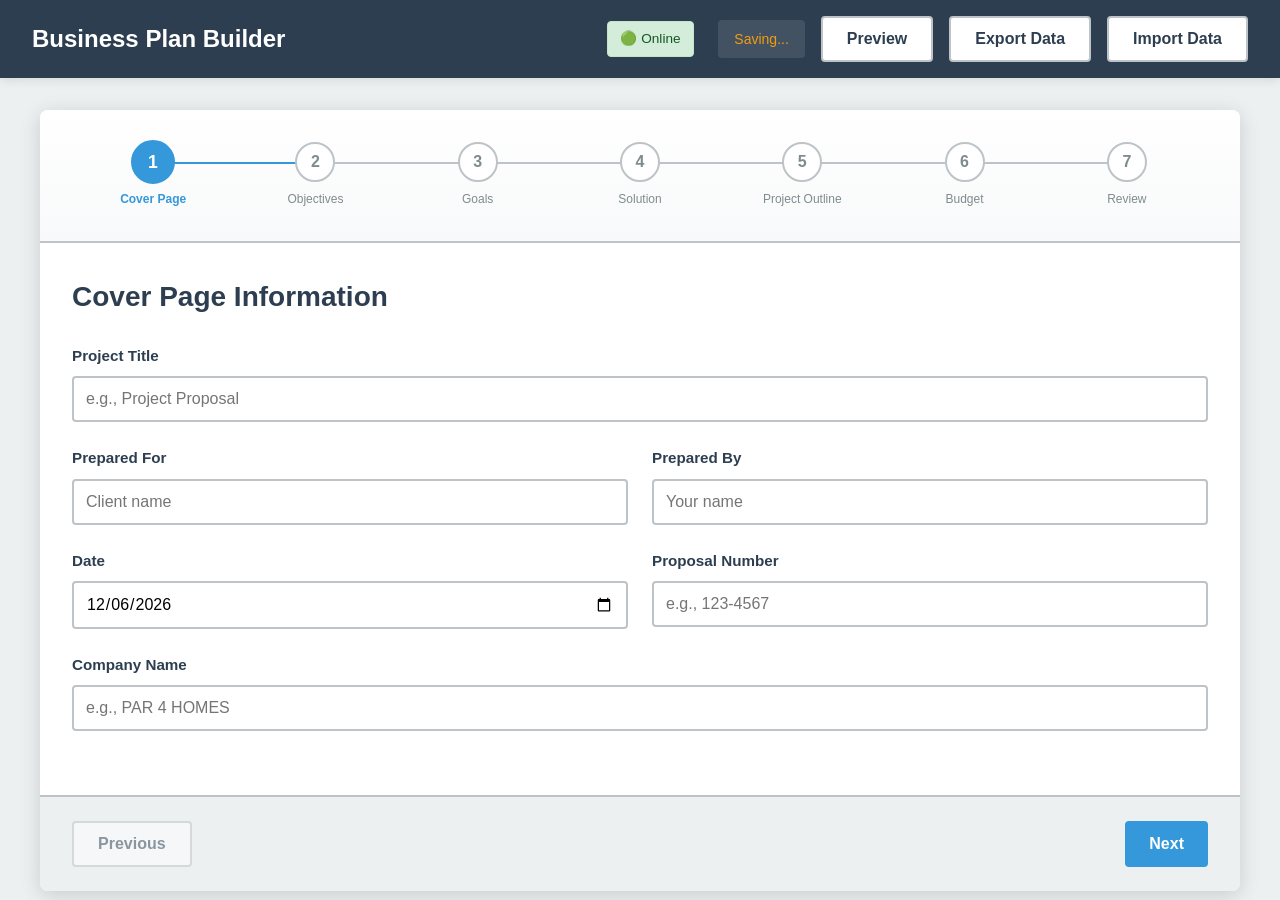
==== docs/index.html @ 3ae72a44 "Set up GitHub Pages deployment with full offline PWA capabilities - Created /docs folder with all ne" ====
<!DOCTYPE html>
<html lang="en">
<head>
    <meta charset="UTF-8">
    <meta name="viewport" content="width=device-width, initial-scale=1.0">
    <meta name="description" content="Professional Business Plan Builder - Offline First">
    <meta name="theme-color" content="#2c3e50">
    <title>Business Plan Builder</title>
    <link rel="manifest" href="manifest.json">
    <link rel="stylesheet" href="styles.css">
    <link rel="stylesheet" href="print.css" media="print">
</head>
<body>
    <div id="app">
        <!-- Editor Mode -->
        <div id="editor-mode" class="mode-container">
            <header class="app-header">
                <div class="header-content">
                    <h1>Business Plan Builder</h1>
                    <div class="header-actions">
                        <span id="online-status" class="online-status">🟢 Online</span>
                        <span id="save-status" class="save-status">All changes saved</span>
                        <button id="preview-btn" class="btn btn-secondary">Preview</button>
                        <button id="export-btn" class="btn btn-secondary">Export Data</button>
                        <button id="import-btn" class="btn btn-secondary">Import Data</button>
                        <input type="file" id="import-file" accept=".json" style="display: none;">
                    </div>
                </div>
            </header>

            <div class="wizard-container">
                <!-- Progress Steps -->
                <div class="progress-steps">
                    <div class="step active" data-step="1">
                        <div class="step-number">1</div>
                        <div class="step-label">Cover Page</div>
                    </div>
                    <div class="step" data-step="2">
                        <div class="step-number">2</div>
                        <div class="step-label">Objectives</div>
                    </div>
                    <div class="step" data-step="3">
                        <div class="step-number">3</div>
                        <div class="step-label">Goals</div>
                    </div>
                    <div class="step" data-step="4">
                        <div class="step-number">4</div>
                        <div class="step-label">Solution</div>
                    </div>
                    <div class="step" data-step="5">
                        <div class="step-number">5</div>
                        <div class="step-label">Project Outline</div>
                    </div>
                    <div class="step" data-step="6">
                        <div class="step-number">6</div>
                        <div class="step-label">Budget</div>
                    </div>
                    <div class="step" data-step="7">
                        <div class="step-number">7</div>
                        <div class="step-label">Review</div>
                    </div>
                </div>

                <!-- Wizard Content -->
                <div class="wizard-content">
                    <!-- Step 1: Cover Page -->
                    <div class="wizard-step active" data-step="1">
                        <h2>Cover Page Information</h2>
                        <div class="form-section">
                            <div class="form-group">
                                <label for="projectTitle">Project Title</label>
                                <input type="text" id="projectTitle" class="form-input" placeholder="e.g., Project Proposal">
                            </div>
                            <div class="form-row">
                                <div class="form-group">
                                    <label for="preparedFor">Prepared For</label>
                                    <input type="text" id="preparedFor" class="form-input" placeholder="Client name">
                                </div>
                                <div class="form-group">
                                    <label for="preparedBy">Prepared By</label>
                                    <input type="text" id="preparedBy" class="form-input" placeholder="Your name">
                                </div>
                            </div>
                            <div class="form-row">
                                <div class="form-group">
                                    <label for="proposalDate">Date</label>
                                    <input type="date" id="proposalDate" class="form-input">
                                </div>
                                <div class="form-group">
                                    <label for="proposalNumber">Proposal Number</label>
                                    <input type="text" id="proposalNumber" class="form-input" placeholder="e.g., 123-4567">
                                </div>
                            </div>
                            <div class="form-group">
                                <label for="companyName">Company Name</label>
                                <input type="text" id="companyName" class="form-input" placeholder="e.g., PAR 4 HOMES">
                            </div>
                        </div>
                    </div>

                    <!-- Step 2: Objectives -->
                    <div class="wizard-step" data-step="2">
                        <h2>Objectives</h2>
                        <div class="form-section">
                            <div class="form-group">
                                <label for="objective">Primary Objective</label>
                                <p class="help-text">Describe the main goal of this project in 2-3 sentences.</p>
                                <textarea id="objective" class="form-textarea" rows="5"
                                    placeholder="To develop a premium residential community that maximizes return on investment..."></textarea>
                            </div>
                            <div class="form-group">
                                <label for="financialObjective">Financial Objective</label>
                                <p class="help-text">State the specific financial goal (ROI, revenue target, timeline).</p>
                                <textarea id="financialObjective" class="form-textarea" rows="3"
                                    placeholder="Generate a minimum 40% ROI within 5-6 years..."></textarea>
                            </div>
                        </div>
                    </div>

                    <!-- Step 3: Goals -->
                    <div class="wizard-step" data-step="3">
                        <h2>Goals</h2>
                        <div class="form-section">
                            <div class="form-group">
                                <label for="shortTermGoals">Short-term Goals (1-2 years)</label>
                                <p class="help-text">Enter each goal on a new line. They will appear as bullet points.</p>
                                <textarea id="shortTermGoals" class="form-textarea bullet-list" rows="8"
                                    placeholder="Establish partnerships with 3-4 local builders&#10;Complete all necessary engineering and permitting&#10;Pre-sell 20% of total lots"></textarea>
                            </div>
                            <div class="form-group">
                                <label for="mediumTermGoals">Medium-term Goals (Years 2-3)</label>
                                <textarea id="mediumTermGoals" class="form-textarea bullet-list" rows="8"
                                    placeholder="Sell minimum 70% of Phase 1 lots&#10;Complete Phase 2 infrastructure&#10;Maintain consistent absorption rate"></textarea>
                            </div>
                            <div class="form-group">
                                <label for="longTermGoals">Long-term Goals (Years 3-5)</label>
                                <textarea id="longTermGoals" class="form-textarea bullet-list" rows="8"
                                    placeholder="Complete all infrastructure for Phase 3&#10;Sell remaining lots by end of year 5&#10;Achieve minimum ROI for all stakeholders"></textarea>
                            </div>
                        </div>
                    </div>

                    <!-- Step 4: Solution -->
                    <div class="wizard-step" data-step="4">
                        <h2>Solution & Development Strategy</h2>
                        <div class="form-section">
                            <div class="form-group">
                                <label for="developmentStrategy">Development Strategy Overview</label>
                                <p class="help-text">Describe the overall approach and strategy.</p>
                                <textarea id="developmentStrategy" class="form-textarea" rows="5"
                                    placeholder="Comprehensive solution to meet housing needs across multiple market segments..."></textarea>
                            </div>

                            <h3>Development Phases</h3>
                            <div id="phases-container">
                                <!-- Phases will be added dynamically -->
                            </div>
                            <button type="button" id="add-phase-btn" class="btn btn-secondary">+ Add Phase</button>

                            <div class="form-group">
                                <label for="riskMitigation">Risk Mitigation</label>
                                <p class="help-text">Enter each risk mitigation strategy on a new line.</p>
                                <textarea id="riskMitigation" class="form-textarea bullet-list" rows="6"
                                    placeholder="Infrastructure investment tied to sales performance&#10;Each phase begins after 70% sales in previous phase"></textarea>
                            </div>

                            <div class="form-group">
                                <label for="marketDifferentiation">Market Differentiation</label>
                                <p class="help-text">Enter each unique amenity or competitive advantage on a new line.</p>
                                <textarea id="marketDifferentiation" class="form-textarea bullet-list" rows="6"
                                    placeholder="Golf course views from majority of lots&#10;Proximity to amenities&#10;High elevation with no flooding concerns"></textarea>
                            </div>
                        </div>
                    </div>

                    <!-- Step 5: Project Outline -->
                    <div class="wizard-step" data-step="5">
                        <h2>Project Outline</h2>
                        <div class="form-section">
                            <h3>Property Details</h3>
                            <div class="form-group">
                                <label for="propertyLocation">Location</label>
                                <input type="text" id="propertyLocation" class="form-input"
                                    placeholder="e.g., Behind Eastview Elementary School, Thurston, Daviess County Kentucky">
                            </div>
                            <div class="form-row">
                                <div class="form-group">
                                    <label for="propertySize">Property Size (acres)</label>
                                    <input type="number" id="propertySize" class="form-input" placeholder="100" step="0.1">
                                </div>
                                <div class="form-group">
                                    <label for="totalLots">Total Buildable Lots</label>
                                    <input type="number" id="totalLots" class="form-input" placeholder="81">
                                </div>
                            </div>
                            <div class="form-group">
                                <label for="currentStatus">Current Status</label>
                                <input type="text" id="currentStatus" class="form-input"
                                    placeholder="e.g., Undeveloped with approved residential zoning">
                            </div>
                            <div class="form-group">
                                <label for="acquisitionCost">Acquisition Cost ($)</label>
                                <input type="number" id="acquisitionCost" class="form-input" placeholder="1300000" step="1000">
                            </div>
                        </div>
                    </div>

                    <!-- Step 6: Budget -->
                    <div class="wizard-step" data-step="6">
                        <h2>Budget & Financial Projections</h2>
                        <div class="form-section">
                            <h3>Capital Requirements</h3>
                            <div class="form-group">
                                <label for="landAcquisition">Land Acquisition ($)</label>
                                <input type="number" id="landAcquisition" class="form-input calc-input" placeholder="1300000" step="1000">
                            </div>
                            <div class="form-group">
                                <label for="infrastructureDev">Infrastructure Development ($)</label>
                                <input type="number" id="infrastructureDev" class="form-input calc-input" placeholder="3000000" step="1000">
                            </div>

                            <h3>Investment Structure</h3>
                            <div class="form-row">
                                <div class="form-group">
                                    <label for="numberOfInvestors">Number of Investors</label>
                                    <input type="number" id="numberOfInvestors" class="form-input calc-input" placeholder="5" min="1">
                                </div>
                                <div class="form-group">
                                    <label for="investmentPerInvestor">Investment per Investor ($)</label>
                                    <input type="number" id="investmentPerInvestor" class="form-input" placeholder="860000" readonly>
                                </div>
                            </div>

                            <h3>Projected Revenues</h3>
                            <div class="form-group">
                                <label for="totalLotSales">Total Lot Sales Revenue ($)</label>
                                <input type="number" id="totalLotSales" class="form-input calc-input" placeholder="7865000" step="1000">
                            </div>
                            <div class="calculated-results">
                                <div class="calc-result">
                                    <span>Gross Profit:</span>
                                    <span id="grossProfit">$0</span>
                                </div>
                                <div class="calc-result">
                                    <span>ROI:</span>
                                    <span id="roi">0%</span>
                                </div>
                                <div class="calc-result">
                                    <span>Gross Profit per Investor:</span>
                                    <span id="grossProfitPerInvestor">$0</span>
                                </div>
                            </div>

                            <h3>Operating Expenses (Annual)</h3>
                            <div class="form-group">
                                <label for="marketingExpenses">Marketing & Advertising ($/year)</label>
                                <input type="number" id="marketingExpenses" class="form-input calc-input" placeholder="10000" step="1000">
                            </div>
                            <div class="form-group">
                                <label for="propertyTaxes">Property Taxes ($/year)</label>
                                <input type="number" id="propertyTaxes" class="form-input calc-input" placeholder="15000" step="1000">
                            </div>
                            <div class="form-group">
                                <label for="salesCommission">Sales Commission (%)</label>
                                <input type="number" id="salesCommission" class="form-input calc-input" placeholder="5" step="0.1" min="0" max="100">
                            </div>
                            <div class="form-group">
                                <label for="legalAccounting">Legal & Accounting Fees ($/year)</label>
                                <input type="number" id="legalAccounting" class="form-input calc-input" placeholder="10000" step="1000">
                            </div>
                            <div class="form-group">
                                <label for="maintenanceExpenses">Maintenance ($/year)</label>
                                <input type="number" id="maintenanceExpenses" class="form-input calc-input" placeholder="15000" step="1000">
                            </div>
                            <div class="form-group">
                                <label for="projectYears">Project Duration (years)</label>
                                <input type="number" id="projectYears" class="form-input calc-input" placeholder="5" min="1">
                            </div>

                            <div class="calculated-results">
                                <div class="calc-result">
                                    <span>Total Sales Commission:</span>
                                    <span id="totalCommission">$0</span>
                                </div>
                                <div class="calc-result">
                                    <span>Total Operating Expenses:</span>
                                    <span id="totalOperating">$0</span>
                                </div>
                                <div class="calc-result highlight">
                                    <span>Net Profit After Expenses:</span>
                                    <span id="netProfit">$0</span>
                                </div>
                                <div class="calc-result highlight">
                                    <span>Net Profit per Investor:</span>
                                    <span id="netProfitPerInvestor">$0</span>
                                </div>
                                <div class="calc-result highlight">
                                    <span>Net ROI per Investor:</span>
                                    <span id="netRoi">0%</span>
                                </div>
                            </div>
                        </div>
                    </div>

                    <!-- Step 7: Review -->
                    <div class="wizard-step" data-step="7">
                        <h2>Review & Export</h2>
                        <div class="form-section">
                            <p class="help-text">Review your business plan below. You can print it directly or save it as a PDF from your browser's print dialog.</p>
                            <div class="action-buttons">
                                <button id="print-btn" class="btn btn-primary btn-large">Print Business Plan</button>
                                <button id="edit-mode-btn" class="btn btn-secondary">Continue Editing</button>
                            </div>
                            <div class="preview-notice">
                                <p><strong>Preview mode:</strong> Click "Print Business Plan" to see the final formatted output. Your browser's print dialog will open where you can save as PDF or print directly.</p>
                            </div>
                        </div>
                    </div>
                </div>

                <!-- Navigation -->
                <div class="wizard-nav">
                    <button id="prev-btn" class="btn btn-secondary" disabled>Previous</button>
                    <button id="next-btn" class="btn btn-primary">Next</button>
                </div>
            </div>
        </div>

        <!-- Print Preview Mode -->
        <div id="preview-mode" class="mode-container" style="display: none;">
            <div class="preview-header">
                <button id="back-to-edit-btn" class="btn btn-secondary">Back to Editor</button>
                <button id="print-preview-btn" class="btn btn-primary">Print</button>
            </div>
            <div id="print-content" class="print-preview">
                <!-- Content will be generated here -->
            </div>
        </div>
    </div>

    <script src="app.js"></script>
</body>
</html>
---- docs/styles.css ----
/* ===============================================
   Business Plan Builder - Main Styles
   =============================================== */

:root {
    --primary-color: #2c3e50;
    --secondary-color: #3498db;
    --success-color: #27ae60;
    --warning-color: #f39c12;
    --danger-color: #e74c3c;
    --light-bg: #ecf0f1;
    --white: #ffffff;
    --text-dark: #2c3e50;
    --text-light: #7f8c8d;
    --border-color: #bdc3c7;
    --shadow: 0 2px 10px rgba(0, 0, 0, 0.1);
    --shadow-lg: 0 4px 20px rgba(0, 0, 0, 0.15);
}

* {
    margin: 0;
    padding: 0;
    box-sizing: border-box;
}

body {
    font-family: -apple-system, BlinkMacSystemFont, "Segoe UI", Roboto, "Helvetica Neue", Arial, sans-serif;
    line-height: 1.6;
    color: var(--text-dark);
    background-color: var(--light-bg);
}

/* ===============================================
   App Container
   =============================================== */

#app {
    min-height: 100vh;
}

.mode-container {
    min-height: 100vh;
}

/* ===============================================
   Header
   =============================================== */

.app-header {
    background: var(--primary-color);
    color: var(--white);
    padding: 1rem 2rem;
    box-shadow: var(--shadow);
    position: sticky;
    top: 0;
    z-index: 100;
}

.header-content {
    max-width: 1400px;
    margin: 0 auto;
    display: flex;
    justify-content: space-between;
    align-items: center;
    flex-wrap: wrap;
    gap: 1rem;
}

.app-header h1 {
    font-size: 1.5rem;
    font-weight: 600;
}

.header-actions {
    display: flex;
    align-items: center;
    gap: 1rem;
    flex-wrap: wrap;
}

.save-status {
    font-size: 0.875rem;
    color: var(--success-color);
    padding: 0.5rem 1rem;
    background: rgba(255, 255, 255, 0.1);
    border-radius: 4px;
}

.save-status.saving {
    color: var(--warning-color);
}

/* ===============================================
   Wizard Container
   =============================================== */

.wizard-container {
    max-width: 1200px;
    margin: 2rem auto;
    background: var(--white);
    border-radius: 8px;
    box-shadow: var(--shadow-lg);
    overflow: hidden;
}

/* ===============================================
   Progress Steps
   =============================================== */

.progress-steps {
    display: flex;
    justify-content: space-between;
    padding: 2rem;
    background: linear-gradient(to bottom, #ffffff 0%, #f8f9fa 100%);
    border-bottom: 2px solid var(--border-color);
    overflow-x: auto;
}

.step {
    display: flex;
    flex-direction: column;
    align-items: center;
    position: relative;
    flex: 1;
    min-width: 100px;
    cursor: pointer;
    transition: all 0.3s ease;
}

.step:not(:last-child)::after {
    content: '';
    position: absolute;
    top: 20px;
    left: 50%;
    width: 100%;
    height: 2px;
    background: var(--border-color);
    z-index: 0;
}

.step.active:not(:last-child)::after,
.step.completed:not(:last-child)::after {
    background: var(--secondary-color);
}

.step-number {
    width: 40px;
    height: 40px;
    border-radius: 50%;
    background: var(--white);
    border: 2px solid var(--border-color);
    display: flex;
    align-items: center;
    justify-content: center;
    font-weight: 600;
    color: var(--text-light);
    margin-bottom: 0.5rem;
    position: relative;
    z-index: 1;
    transition: all 0.3s ease;
}

.step.active .step-number {
    background: var(--secondary-color);
    border-color: var(--secondary-color);
    color: var(--white);
    transform: scale(1.1);
}

.step.completed .step-number {
    background: var(--success-color);
    border-color: var(--success-color);
    color: var(--white);
}

.step.completed .step-number::before {
    content: '✓';
}

.step-label {
    font-size: 0.75rem;
    color: var(--text-light);
    text-align: center;
    font-weight: 500;
}

.step.active .step-label {
    color: var(--secondary-color);
    font-weight: 600;
}

/* ===============================================
   Wizard Content
   =============================================== */

.wizard-content {
    padding: 2rem;
    min-height: 500px;
}

.wizard-step {
    display: none;
    animation: fadeIn 0.3s ease;
}

.wizard-step.active {
    display: block;
}

@keyframes fadeIn {
    from {
        opacity: 0;
        transform: translateY(10px);
    }
    to {
        opacity: 1;
        transform: translateY(0);
    }
}

.wizard-step h2 {
    color: var(--primary-color);
    margin-bottom: 1.5rem;
    font-size: 1.75rem;
}

.wizard-step h3 {
    color: var(--primary-color);
    margin-top: 2rem;
    margin-bottom: 1rem;
    font-size: 1.25rem;
}

/* ===============================================
   Form Elements
   =============================================== */

.form-section {
    margin-bottom: 2rem;
}

.form-group {
    margin-bottom: 1.5rem;
}

.form-row {
    display: grid;
    grid-template-columns: 1fr 1fr;
    gap: 1.5rem;
}

label {
    display: block;
    font-weight: 600;
    color: var(--primary-color);
    margin-bottom: 0.5rem;
    font-size: 0.95rem;
}

.help-text {
    font-size: 0.875rem;
    color: var(--text-light);
    margin-bottom: 0.5rem;
    font-style: italic;
}

.form-input,
.form-textarea {
    width: 100%;
    padding: 0.75rem;
    border: 2px solid var(--border-color);
    border-radius: 4px;
    font-size: 1rem;
    font-family: inherit;
    transition: border-color 0.3s ease, box-shadow 0.3s ease;
}

.form-input:focus,
.form-textarea:focus {
    outline: none;
    border-color: var(--secondary-color);
    box-shadow: 0 0 0 3px rgba(52, 152, 219, 0.1);
}

.form-textarea {
    resize: vertical;
    line-height: 1.6;
}

.form-input[readonly] {
    background-color: var(--light-bg);
    cursor: not-allowed;
}

/* ===============================================
   Buttons
   =============================================== */

.btn {
    padding: 0.75rem 1.5rem;
    border: none;
    border-radius: 4px;
    font-size: 1rem;
    font-weight: 600;
    cursor: pointer;
    transition: all 0.3s ease;
    font-family: inherit;
}

.btn:disabled {
    opacity: 0.5;
    cursor: not-allowed;
}

.btn-primary {
    background: var(--secondary-color);
    color: var(--white);
}

.btn-primary:hover:not(:disabled) {
    background: #2980b9;
    transform: translateY(-1px);
    box-shadow: var(--shadow);
}

.btn-secondary {
    background: var(--white);
    color: var(--primary-color);
    border: 2px solid var(--border-color);
}

.btn-secondary:hover:not(:disabled) {
    border-color: var(--secondary-color);
    color: var(--secondary-color);
    transform: translateY(-1px);
}

.btn-large {
    padding: 1rem 2rem;
    font-size: 1.125rem;
}

/* ===============================================
   Wizard Navigation
   =============================================== */

.wizard-nav {
    display: flex;
    justify-content: space-between;
    padding: 1.5rem 2rem;
    background: var(--light-bg);
    border-top: 2px solid var(--border-color);
}

/* ===============================================
   Phase Management
   =============================================== */

#phases-container {
    margin-bottom: 1.5rem;
}

.phase-item {
    background: #f8f9fa;
    border: 2px solid var(--border-color);
    border-radius: 8px;
    padding: 1.5rem;
    margin-bottom: 1rem;
    position: relative;
}

.phase-header {
    display: flex;
    justify-content: space-between;
    align-items: center;
    margin-bottom: 1rem;
}

.phase-title {
    font-weight: 600;
    color: var(--primary-color);
    font-size: 1.1rem;
}

.remove-phase-btn {
    background: var(--danger-color);
    color: var(--white);
    border: none;
    padding: 0.5rem 1rem;
    border-radius: 4px;
    cursor: pointer;
    font-size: 0.875rem;
    transition: all 0.3s ease;
}

.remove-phase-btn:hover {
    background: #c0392b;
}

/* ===============================================
   Calculated Results
   =============================================== */

.calculated-results {
    background: linear-gradient(135deg, #667eea 0%, #764ba2 100%);
    color: var(--white);
    padding: 2rem;
    border-radius: 8px;
    margin-top: 2rem;
}

.calc-result {
    display: flex;
    justify-content: space-between;
    align-items: center;
    padding: 0.75rem 0;
    border-bottom: 1px solid rgba(255, 255, 255, 0.2);
}

.calc-result:last-child {
    border-bottom: none;
}

.calc-result span:first-child {
    font-weight: 500;
}

.calc-result span:last-child {
    font-weight: 700;
    font-size: 1.25rem;
}

.calc-result.highlight {
    background: rgba(255, 255, 255, 0.1);
    margin: 0 -1rem;
    padding: 1rem;
    border-radius: 4px;
}

/* ===============================================
   Preview Mode
   =============================================== */

.preview-header {
    background: var(--primary-color);
    color: var(--white);
    padding: 1rem 2rem;
    display: flex;
    justify-content: space-between;
    align-items: center;
    position: sticky;
    top: 0;
    z-index: 100;
    box-shadow: var(--shadow);
}

.print-preview {
    max-width: 8.5in;
    margin: 2rem auto;
    background: var(--white);
    padding: 1in;
    box-shadow: var(--shadow-lg);
    min-height: 11in;
}

/* ===============================================
   Action Buttons & Notices
   =============================================== */

.action-buttons {
    display: flex;
    gap: 1rem;
    margin-bottom: 2rem;
    flex-wrap: wrap;
}

.preview-notice {
    background: #e8f4f8;
    border-left: 4px solid var(--secondary-color);
    padding: 1rem;
    margin-top: 2rem;
    border-radius: 4px;
}

.preview-notice p {
    margin: 0;
    color: var(--text-dark);
}

/* ===============================================
   Responsive Design
   =============================================== */

@media (max-width: 768px) {
    .header-content {
        flex-direction: column;
        align-items: flex-start;
    }

    .app-header h1 {
        font-size: 1.25rem;
    }

    .progress-steps {
        padding: 1rem;
    }

    .step-label {
        font-size: 0.65rem;
    }

    .step-number {
        width: 32px;
        height: 32px;
        font-size: 0.875rem;
    }

    .wizard-content {
        padding: 1rem;
    }

    .form-row {
        grid-template-columns: 1fr;
    }

    .wizard-nav {
        padding: 1rem;
    }

    .print-preview {
        padding: 0.5in;
        margin: 1rem;
    }

    .action-buttons {
        flex-direction: column;
    }

    .btn-large {
        width: 100%;
    }
}

@media (max-width: 480px) {
    .header-actions {
        width: 100%;
    }

    .save-status {
        order: -1;
        width: 100%;
        text-align: center;
    }
}

/* ===============================================
   Print Styles (in editor view)
   =============================================== */

@media print {
    .app-header,
    .progress-steps,
    .wizard-nav,
    .preview-header {
        display: none !important;
    }

    .wizard-content {
        display: none !important;
    }

    #preview-mode {
        display: block !important;
    }

    .print-preview {
        margin: 0;
        padding: 0;
        box-shadow: none;
    }
}

/* ===============================================
   PWA Features - Install Banner, Update Banner, Online Status
   =============================================== */

/* Online Status Indicator */
.online-status {
    display: inline-flex;
    align-items: center;
    padding: 0.4rem 0.8rem;
    border-radius: 4px;
    font-size: 0.85rem;
    font-weight: 500;
    margin-right: 0.5rem;
    transition: all 0.3s ease;
}

.online-status.online {
    background-color: #d4edda;
    color: #155724;
    border: 1px solid #c3e6cb;
}

.online-status.offline {
    background-color: #f8d7da;
    color: #721c24;
    border: 1px solid #f5c6cb;
    animation: pulse 2s infinite;
}

@keyframes pulse {
    0%, 100% {
        opacity: 1;
    }
    50% {
        opacity: 0.7;
    }
}

/* Install Banner */
.install-banner {
    position: fixed;
    top: 0;
    left: 0;
    right: 0;
    background: linear-gradient(135deg, #667eea 0%, #764ba2 100%);
    color: white;
    padding: 1rem;
    box-shadow: 0 4px 6px rgba(0, 0, 0, 0.1);
    z-index: 10000;
    animation: slideDown 0.3s ease-out;
}

@keyframes slideDown {
    from {
        transform: translateY(-100%);
    }
    to {
        transform: translateY(0);
    }
}

.install-content {
    max-width: 1200px;
    margin: 0 auto;
    display: flex;
    align-items: center;
    justify-content: space-between;
    gap: 1rem;
}

.install-actions {
    display: flex;
    gap: 0.5rem;
}

.btn-small {
    padding: 0.4rem 1rem;
    font-size: 0.9rem;
}

.btn-text {
    background: transparent;
    color: white;
    border: 1px solid rgba(255, 255, 255, 0.5);
}

.btn-text:hover {
    background: rgba(255, 255, 255, 0.1);
    border-color: white;
}

/* Update Banner */
.update-banner {
    position: fixed;
    bottom: 20px;
    right: 20px;
    background: linear-gradient(135deg, #f093fb 0%, #f5576c 100%);
    color: white;
    padding: 1rem 1.5rem;
    border-radius: 8px;
    box-shadow: 0 4px 12px rgba(0, 0, 0, 0.15);
    z-index: 10000;
    animation: slideUp 0.3s ease-out;
}

@keyframes slideUp {
    from {
        transform: translateY(100%);
        opacity: 0;
    }
    to {
        transform: translateY(0);
        opacity: 1;
    }
}

.update-content {
    display: flex;
    align-items: center;
    gap: 1rem;
}

/* Responsive PWA Elements */
@media (max-width: 768px) {
    .install-content {
        flex-direction: column;
        text-align: center;
    }

    .install-actions {
        width: 100%;
        justify-content: center;
    }

    .update-banner {
        left: 20px;
        right: 20px;
        bottom: 10px;
    }

    .online-status {
        font-size: 0.75rem;
        padding: 0.3rem 0.6rem;
    }
}
---- docs/print.css ----
/* ===============================================
   Business Plan Builder - Print Styles
   Professional output for investors
   =============================================== */

@media print {
    * {
        -webkit-print-color-adjust: exact !important;
        print-color-adjust: exact !important;
    }

    body {
        background: white;
        margin: 0;
        padding: 0;
    }

    /* Hide all UI elements */
    .app-header,
    .progress-steps,
    .wizard-nav,
    .preview-header,
    .action-buttons,
    .preview-notice,
    #editor-mode {
        display: none !important;
    }

    /* Show only print content */
    #preview-mode {
        display: block !important;
    }

    .print-preview {
        max-width: 100%;
        margin: 0;
        padding: 0;
        box-shadow: none;
    }

    /* Page breaks */
    .print-section {
        page-break-after: auto;
        page-break-inside: avoid;
    }

    .print-page-break {
        page-break-before: always;
    }

    h1, h2, h3 {
        page-break-after: avoid;
    }

    /* Typography */
    body {
        font-family: 'Georgia', 'Times New Roman', serif;
        font-size: 11pt;
        line-height: 1.6;
        color: #000;
    }

    h1 {
        font-size: 24pt;
        margin-bottom: 0.5em;
    }

    h2 {
        font-size: 18pt;
        margin-top: 1.5em;
        margin-bottom: 0.5em;
        color: #2c3e50;
    }

    h3 {
        font-size: 14pt;
        margin-top: 1em;
        margin-bottom: 0.5em;
        color: #34495e;
    }

    p {
        margin-bottom: 0.5em;
    }

    /* Cover Page */
    .print-cover {
        text-align: center;
        padding: 3in 1in;
        page-break-after: always;
    }

    .print-cover h1 {
        font-size: 32pt;
        margin-bottom: 2em;
        text-transform: uppercase;
        letter-spacing: 2px;
    }

    .print-cover .company-name {
        font-size: 28pt;
        font-weight: bold;
        margin: 2em 0;
        color: #2c3e50;
        text-transform: uppercase;
        letter-spacing: 3px;
    }

    .print-cover .cover-meta {
        margin-top: 3em;
        font-size: 12pt;
        line-height: 2;
    }

    .print-cover .cover-meta-row {
        display: flex;
        justify-content: space-between;
        margin-bottom: 0.5em;
    }

    .print-cover .cover-meta strong {
        font-weight: 600;
    }

    /* Content Sections */
    .print-content {
        padding: 0.75in 1in;
    }

    .print-section {
        margin-bottom: 2em;
    }

    .print-section h2 {
        border-bottom: 2px solid #2c3e50;
        padding-bottom: 0.25em;
        margin-bottom: 1em;
    }

    /* Objectives */
    .print-objective {
        background: #f8f9fa;
        padding: 1em;
        margin-bottom: 1em;
        border-left: 4px solid #3498db;
    }

    .print-financial-objective {
        background: #e8f4f8;
        padding: 1em;
        margin-bottom: 1em;
        border-left: 4px solid #27ae60;
        font-weight: 600;
    }

    /* Lists */
    .print-list {
        margin-left: 1.5em;
        margin-bottom: 1em;
    }

    .print-list li {
        margin-bottom: 0.5em;
        padding-left: 0.5em;
    }

    /* Goals Sections */
    .print-goals-section {
        margin-bottom: 1.5em;
    }

    .print-goals-section h3 {
        color: #2c3e50;
        font-weight: 600;
    }

    /* Phases */
    .print-phase {
        background: #f8f9fa;
        border: 1px solid #ddd;
        padding: 1em;
        margin-bottom: 1em;
        page-break-inside: avoid;
    }

    .print-phase h4 {
        font-size: 12pt;
        color: #2c3e50;
        margin-bottom: 0.5em;
        font-weight: 600;
    }

    /* Budget Tables */
    .print-budget-table {
        width: 100%;
        border-collapse: collapse;
        margin-bottom: 1.5em;
        page-break-inside: avoid;
    }

    .print-budget-table th,
    .print-budget-table td {
        padding: 0.5em;
        text-align: left;
        border-bottom: 1px solid #ddd;
    }

    .print-budget-table th {
        background: #2c3e50;
        color: white;
        font-weight: 600;
    }

    .print-budget-table tr:last-child td {
        border-bottom: 2px solid #2c3e50;
    }

    .print-budget-table .amount {
        text-align: right;
        font-family: 'Courier New', monospace;
    }

    /* Financial Summary Box */
    .print-financial-summary {
        background: linear-gradient(135deg, #667eea 0%, #764ba2 100%);
        color: white;
        padding: 1.5em;
        margin: 1.5em 0;
        page-break-inside: avoid;
    }

    .print-financial-summary h3 {
        color: white;
        margin-top: 0;
        border-bottom: 2px solid rgba(255, 255, 255, 0.3);
        padding-bottom: 0.5em;
    }

    .print-financial-row {
        display: flex;
        justify-content: space-between;
        padding: 0.5em 0;
        border-bottom: 1px solid rgba(255, 255, 255, 0.2);
    }

    .print-financial-row:last-child {
        border-bottom: none;
    }

    .print-financial-row.highlight {
        font-weight: 700;
        font-size: 12pt;
        background: rgba(255, 255, 255, 0.1);
        padding: 0.75em;
        margin: 0.5em -0.5em;
    }

    .print-financial-row .label {
        font-weight: 500;
    }

    .print-financial-row .value {
        font-weight: 700;
        font-family: 'Courier New', monospace;
    }

    /* Property Details Grid */
    .print-property-grid {
        display: grid;
        grid-template-columns: 1fr 1fr;
        gap: 1em;
        margin-bottom: 1em;
    }

    .print-property-item {
        background: #f8f9fa;
        padding: 0.75em;
        border-left: 3px solid #3498db;
    }

    .print-property-item strong {
        display: block;
        color: #2c3e50;
        margin-bottom: 0.25em;
        font-size: 10pt;
    }

    /* Footer for pages */
    @page {
        margin: 0.75in;
    }

    /* Ensure proper spacing */
    .print-subsection {
        margin-bottom: 1em;
    }

    /* Timeline formatting */
    .print-timeline {
        margin-left: 2em;
        border-left: 3px solid #3498db;
        padding-left: 1em;
    }

    .print-timeline-item {
        margin-bottom: 1em;
        position: relative;
    }

    .print-timeline-item::before {
        content: '●';
        position: absolute;
        left: -1.5em;
        color: #3498db;
        font-size: 14pt;
    }

    /* Risk mitigation highlighting */
    .print-risk-item {
        background: #fff3cd;
        padding: 0.5em;
        margin-bottom: 0.5em;
        border-left: 3px solid #f39c12;
    }

    /* Market differentiation */
    .print-differentiation-item {
        background: #d4edda;
        padding: 0.5em;
        margin-bottom: 0.5em;
        border-left: 3px solid #27ae60;
    }
}
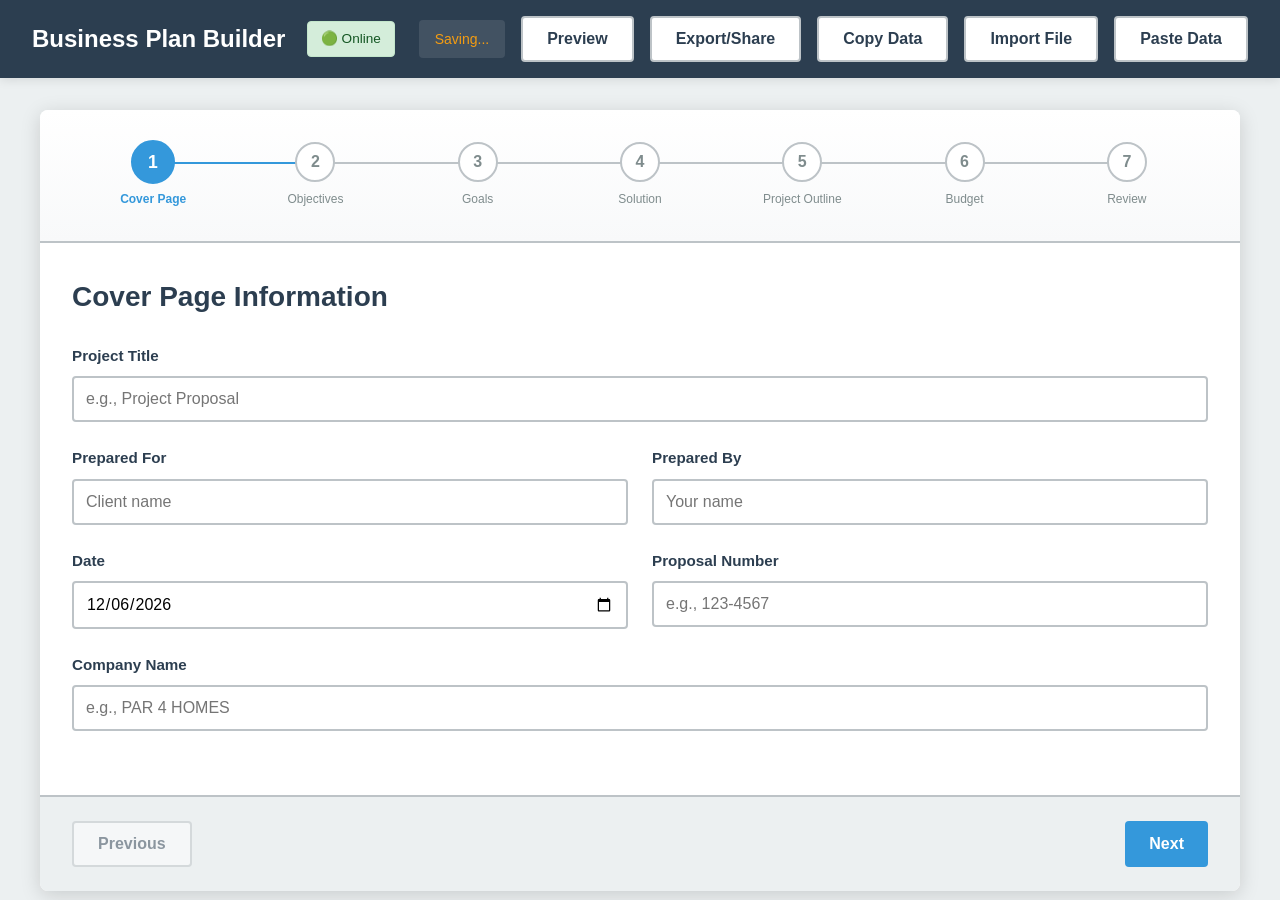
==== commit ac97af38: "Fix iOS Safari export/import with Web Share API and clipboard options iOS Safari has poor download U" ====
--- a/docs/index.html
+++ b/docs/index.html
@@ -5,8 +5,17 @@
     <meta name="viewport" content="width=device-width, initial-scale=1.0">
     <meta name="description" content="Professional Business Plan Builder - Offline First">
     <meta name="theme-color" content="#2c3e50">
+
+    <!-- PWA Configuration -->
+    <link rel="manifest" href="manifest.json">
+
+    <!-- iOS Specific Meta Tags -->
+    <meta name="apple-mobile-web-app-capable" content="yes">
+    <meta name="apple-mobile-web-app-status-bar-style" content="default">
+    <meta name="apple-mobile-web-app-title" content="Business Plan">
+    <link rel="apple-touch-icon" href="icon-180.png">
+
     <title>Business Plan Builder</title>
-    <link rel="manifest" href="manifest.json">
     <link rel="stylesheet" href="styles.css">
     <link rel="stylesheet" href="print.css" media="print">
 </head>
@@ -21,8 +30,10 @@
                         <span id="online-status" class="online-status">🟢 Online</span>
                         <span id="save-status" class="save-status">All changes saved</span>
                         <button id="preview-btn" class="btn btn-secondary">Preview</button>
-                        <button id="export-btn" class="btn btn-secondary">Export Data</button>
-                        <button id="import-btn" class="btn btn-secondary">Import Data</button>
+                        <button id="export-btn" class="btn btn-secondary">Export/Share</button>
+                        <button id="copy-json-btn" class="btn btn-secondary" title="Copy data as text">Copy Data</button>
+                        <button id="import-btn" class="btn btn-secondary">Import File</button>
+                        <button id="paste-json-btn" class="btn btn-secondary" title="Paste copied data">Paste Data</button>
                         <input type="file" id="import-file" accept=".json" style="display: none;">
                     </div>
                 </div>
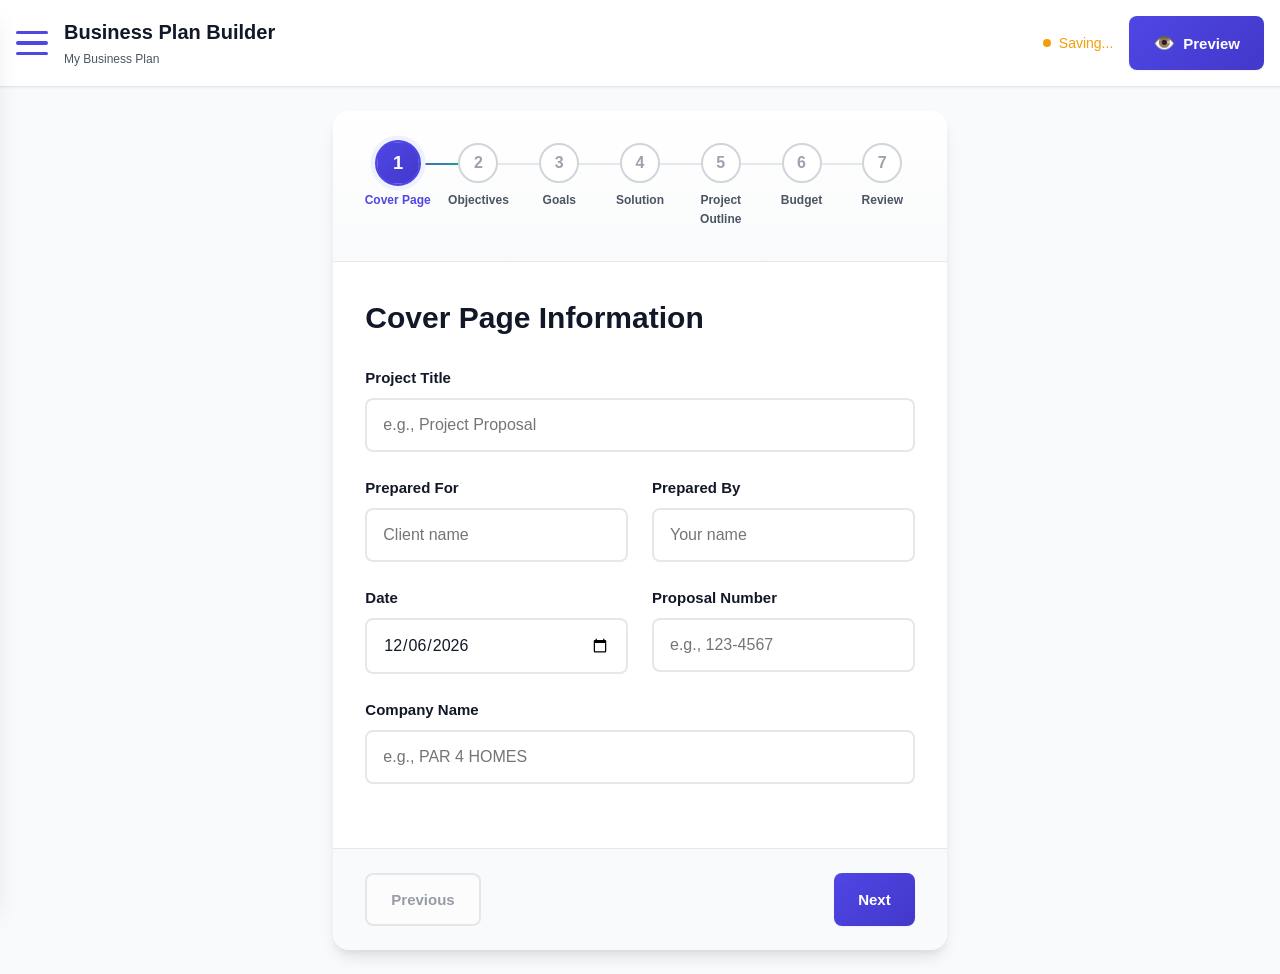
==== commit 3dda9354: "Modernize Business Plan Builder UI with multi-project support This comprehensive modernization updat" ====
--- a/docs/index.html
+++ b/docs/index.html
@@ -2,39 +2,140 @@
 <html lang="en">
 <head>
     <meta charset="UTF-8">
-    <meta name="viewport" content="width=device-width, initial-scale=1.0">
-    <meta name="description" content="Professional Business Plan Builder - Offline First">
-    <meta name="theme-color" content="#2c3e50">
-
-    <!-- PWA Configuration -->
+    <meta name="viewport" content="width=device-width, initial-scale=1.0, user-scalable=yes">
+    <meta name="description" content="Professional Business Plan Builder - Offline First, Mobile Optimized">
+    <meta name="theme-color" content="#4F46E5">
+    <meta name="apple-mobile-web-app-capable" content="yes">
+    <meta name="apple-mobile-web-app-status-bar-style" content="black-translucent">
+    <title>Business Plan Builder</title>
     <link rel="manifest" href="manifest.json">
-
-    <!-- iOS Specific Meta Tags -->
-    <meta name="apple-mobile-web-app-capable" content="yes">
-    <meta name="apple-mobile-web-app-status-bar-style" content="default">
-    <meta name="apple-mobile-web-app-title" content="Business Plan">
-    <link rel="apple-touch-icon" href="icon-180.png">
-
-    <title>Business Plan Builder</title>
     <link rel="stylesheet" href="styles.css">
     <link rel="stylesheet" href="print.css" media="print">
+    <link rel="apple-touch-icon" href="icon-192.png">
 </head>
 <body>
+    <!-- PWA Install Prompt -->
+    <div id="install-prompt" class="install-prompt" style="display: none;">
+        <div class="install-prompt-content">
+            <div class="install-prompt-icon">📱</div>
+            <div class="install-prompt-text">
+                <strong>Install Business Plan Builder</strong>
+                <p>Access your plans offline anytime</p>
+            </div>
+            <button id="install-btn" class="btn btn-primary btn-sm">Install</button>
+            <button id="dismiss-install" class="btn-close">✕</button>
+        </div>
+    </div>
+
+    <!-- Offline Indicator -->
+    <div id="offline-indicator" class="offline-indicator" style="display: none;">
+        <span>⚠️ You're offline - Changes saved locally</span>
+    </div>
+
+    <!-- Update Available Notification -->
+    <div id="update-notification" class="update-notification" style="display: none;">
+        <span>🎉 New version available!</span>
+        <button id="update-btn" class="btn btn-primary btn-sm">Update</button>
+    </div>
+
     <div id="app">
+        <!-- Hamburger Menu Overlay -->
+        <div id="menu-overlay" class="menu-overlay"></div>
+
+        <!-- Side Menu -->
+        <nav id="side-menu" class="side-menu">
+            <div class="menu-header">
+                <h2>Menu</h2>
+                <button id="close-menu" class="btn-close">✕</button>
+            </div>
+
+            <div class="menu-section">
+                <h3>Current Project</h3>
+                <div id="current-project-name" class="current-project-name">Untitled Project</div>
+                <button id="rename-project-btn" class="menu-btn">
+                    <span class="menu-icon">✏️</span>
+                    <span>Rename Project</span>
+                </button>
+            </div>
+
+            <div class="menu-section">
+                <h3>Projects</h3>
+                <button id="new-project-btn" class="menu-btn">
+                    <span class="menu-icon">➕</span>
+                    <span>New Project</span>
+                </button>
+                <button id="switch-project-btn" class="menu-btn">
+                    <span class="menu-icon">📂</span>
+                    <span>Switch Project</span>
+                </button>
+                <button id="duplicate-project-btn" class="menu-btn">
+                    <span class="menu-icon">📋</span>
+                    <span>Duplicate Project</span>
+                </button>
+            </div>
+
+            <div class="menu-section">
+                <h3>Data</h3>
+                <button id="export-btn" class="menu-btn">
+                    <span class="menu-icon">💾</span>
+                    <span>Export Project</span>
+                </button>
+                <button id="import-btn" class="menu-btn">
+                    <span class="menu-icon">📥</span>
+                    <span>Import Project</span>
+                </button>
+                <button id="copy-data-btn" class="menu-btn">
+                    <span class="menu-icon">📄</span>
+                    <span>Copy Data</span>
+                </button>
+                <button id="paste-data-btn" class="menu-btn">
+                    <span class="menu-icon">📎</span>
+                    <span>Paste Data</span>
+                </button>
+                <input type="file" id="import-file" accept=".json" style="display: none;">
+            </div>
+
+            <div class="menu-section">
+                <h3>Cloud Sync</h3>
+                <div id="sync-status" class="sync-status">
+                    <span class="sync-indicator">●</span>
+                    <span>Local Storage Only</span>
+                </div>
+                <button id="cloud-sync-btn" class="menu-btn" disabled>
+                    <span class="menu-icon">☁️</span>
+                    <span>Setup Cloud Sync (Coming Soon)</span>
+                </button>
+            </div>
+
+            <div class="menu-footer">
+                <small>All data stored locally & encrypted</small>
+            </div>
+        </nav>
+
         <!-- Editor Mode -->
         <div id="editor-mode" class="mode-container">
             <header class="app-header">
                 <div class="header-content">
-                    <h1>Business Plan Builder</h1>
+                    <div class="header-left">
+                        <button id="menu-toggle" class="menu-toggle" aria-label="Open menu">
+                            <span></span>
+                            <span></span>
+                            <span></span>
+                        </button>
+                        <div class="header-title">
+                            <h1>Business Plan Builder</h1>
+                            <div id="header-project-name" class="header-project-subtitle"></div>
+                        </div>
+                    </div>
                     <div class="header-actions">
-                        <span id="online-status" class="online-status">🟢 Online</span>
-                        <span id="save-status" class="save-status">All changes saved</span>
-                        <button id="preview-btn" class="btn btn-secondary">Preview</button>
-                        <button id="export-btn" class="btn btn-secondary">Export/Share</button>
-                        <button id="copy-json-btn" class="btn btn-secondary" title="Copy data as text">Copy Data</button>
-                        <button id="import-btn" class="btn btn-secondary">Import File</button>
-                        <button id="paste-json-btn" class="btn btn-secondary" title="Paste copied data">Paste Data</button>
-                        <input type="file" id="import-file" accept=".json" style="display: none;">
+                        <span id="save-status" class="save-status">
+                            <span class="status-dot"></span>
+                            <span class="status-text">All changes saved</span>
+                        </span>
+                        <button id="preview-btn" class="btn btn-primary">
+                            <span class="btn-icon">👁️</span>
+                            <span class="btn-text">Preview</span>
+                        </button>
                     </div>
                 </div>
             </header>
@@ -340,11 +441,69 @@
         <!-- Print Preview Mode -->
         <div id="preview-mode" class="mode-container" style="display: none;">
             <div class="preview-header">
-                <button id="back-to-edit-btn" class="btn btn-secondary">Back to Editor</button>
-                <button id="print-preview-btn" class="btn btn-primary">Print</button>
+                <button id="back-to-edit-btn" class="btn btn-secondary">
+                    <span>← Back to Editor</span>
+                </button>
+                <button id="print-preview-btn" class="btn btn-primary">
+                    <span class="btn-icon">🖨️</span>
+                    <span>Print</span>
+                </button>
             </div>
             <div id="print-content" class="print-preview">
                 <!-- Content will be generated here -->
+            </div>
+        </div>
+    </div>
+
+    <!-- Project Switcher Modal -->
+    <div id="project-modal" class="modal" style="display: none;">
+        <div class="modal-content">
+            <div class="modal-header">
+                <h2>Your Projects</h2>
+                <button id="close-project-modal" class="btn-close">✕</button>
+            </div>
+            <div class="modal-body">
+                <div id="project-list" class="project-list">
+                    <!-- Projects will be listed here -->
+                </div>
+            </div>
+        </div>
+    </div>
+
+    <!-- Rename Project Modal -->
+    <div id="rename-modal" class="modal" style="display: none;">
+        <div class="modal-content modal-sm">
+            <div class="modal-header">
+                <h2>Rename Project</h2>
+                <button id="close-rename-modal" class="btn-close">✕</button>
+            </div>
+            <div class="modal-body">
+                <div class="form-group">
+                    <label for="project-name-input">Project Name</label>
+                    <input type="text" id="project-name-input" class="form-input" placeholder="My Business Plan">
+                </div>
+                <div class="modal-actions">
+                    <button id="cancel-rename" class="btn btn-secondary">Cancel</button>
+                    <button id="save-rename" class="btn btn-primary">Save</button>
+                </div>
+            </div>
+        </div>
+    </div>
+
+    <!-- Confirm Delete Modal -->
+    <div id="delete-modal" class="modal" style="display: none;">
+        <div class="modal-content modal-sm">
+            <div class="modal-header">
+                <h2>Delete Project?</h2>
+                <button id="close-delete-modal" class="btn-close">✕</button>
+            </div>
+            <div class="modal-body">
+                <p class="warning-text">Are you sure you want to delete "<strong id="delete-project-name"></strong>"?</p>
+                <p class="help-text">This action cannot be undone.</p>
+                <div class="modal-actions">
+                    <button id="cancel-delete" class="btn btn-secondary">Cancel</button>
+                    <button id="confirm-delete" class="btn btn-danger">Delete</button>
+                </div>
             </div>
         </div>
     </div>
--- a/docs/styles.css
+++ b/docs/styles.css
@@ -1,21 +1,68 @@
 /* ===============================================
-   Business Plan Builder - Main Styles
+   Business Plan Builder - Modern Mobile-First Styles
    =============================================== */
 
 :root {
-    --primary-color: #2c3e50;
-    --secondary-color: #3498db;
-    --success-color: #27ae60;
-    --warning-color: #f39c12;
-    --danger-color: #e74c3c;
-    --light-bg: #ecf0f1;
-    --white: #ffffff;
-    --text-dark: #2c3e50;
-    --text-light: #7f8c8d;
-    --border-color: #bdc3c7;
-    --shadow: 0 2px 10px rgba(0, 0, 0, 0.1);
-    --shadow-lg: 0 4px 20px rgba(0, 0, 0, 0.15);
-}
+    /* Modern Color Palette */
+    --primary-color: #4F46E5;        /* Indigo-600 */
+    --primary-hover: #4338CA;        /* Indigo-700 */
+    --primary-light: #EEF2FF;        /* Indigo-50 */
+    --secondary-color: #10B981;      /* Emerald-500 */
+    --danger-color: #EF4444;         /* Red-500 */
+    --warning-color: #F59E0B;        /* Amber-500 */
+    --success-color: #10B981;        /* Emerald-500 */
+
+    /* Neutrals */
+    --gray-50: #F9FAFB;
+    --gray-100: #F3F4F6;
+    --gray-200: #E5E7EB;
+    --gray-300: #D1D5DB;
+    --gray-400: #9CA3AF;
+    --gray-500: #6B7280;
+    --gray-600: #4B5563;
+    --gray-700: #374151;
+    --gray-800: #1F2937;
+    --gray-900: #111827;
+
+    --white: #FFFFFF;
+    --black: #000000;
+
+    /* Semantic Colors */
+    --bg-color: var(--gray-50);
+    --text-dark: var(--gray-900);
+    --text-light: var(--gray-600);
+    --border-color: var(--gray-200);
+
+    /* Shadows */
+    --shadow-sm: 0 1px 2px 0 rgba(0, 0, 0, 0.05);
+    --shadow: 0 1px 3px 0 rgba(0, 0, 0, 0.1), 0 1px 2px 0 rgba(0, 0, 0, 0.06);
+    --shadow-md: 0 4px 6px -1px rgba(0, 0, 0, 0.1), 0 2px 4px -1px rgba(0, 0, 0, 0.06);
+    --shadow-lg: 0 10px 15px -3px rgba(0, 0, 0, 0.1), 0 4px 6px -2px rgba(0, 0, 0, 0.05);
+    --shadow-xl: 0 20px 25px -5px rgba(0, 0, 0, 0.1), 0 10px 10px -5px rgba(0, 0, 0, 0.04);
+
+    /* Spacing */
+    --spacing-xs: 0.25rem;
+    --spacing-sm: 0.5rem;
+    --spacing-md: 1rem;
+    --spacing-lg: 1.5rem;
+    --spacing-xl: 2rem;
+    --spacing-2xl: 3rem;
+
+    /* Border Radius */
+    --radius-sm: 0.25rem;
+    --radius: 0.5rem;
+    --radius-lg: 0.75rem;
+    --radius-xl: 1rem;
+    --radius-full: 9999px;
+
+    /* Transitions */
+    --transition: all 0.2s cubic-bezier(0.4, 0, 0.2, 1);
+    --transition-fast: all 0.15s cubic-bezier(0.4, 0, 0.2, 1);
+}
+
+/* ===============================================
+   Reset & Base
+   =============================================== */
 
 * {
     margin: 0;
@@ -23,11 +70,18 @@
     box-sizing: border-box;
 }
 
+html {
+    font-size: 16px;
+    -webkit-font-smoothing: antialiased;
+    -moz-osx-font-smoothing: grayscale;
+}
+
 body {
     font-family: -apple-system, BlinkMacSystemFont, "Segoe UI", Roboto, "Helvetica Neue", Arial, sans-serif;
     line-height: 1.6;
     color: var(--text-dark);
-    background-color: var(--light-bg);
+    background-color: var(--bg-color);
+    overflow-x: hidden;
 }
 
 /* ===============================================
@@ -36,24 +90,155 @@
 
 #app {
     min-height: 100vh;
+    display: flex;
+    flex-direction: column;
 }
 
 .mode-container {
     min-height: 100vh;
-}
-
-/* ===============================================
-   Header
-   =============================================== */
-
-.app-header {
+    display: flex;
+    flex-direction: column;
+}
+
+/* ===============================================
+   PWA Install Prompt
+   =============================================== */
+
+.install-prompt {
+    position: fixed;
+    bottom: var(--spacing-md);
+    left: var(--spacing-md);
+    right: var(--spacing-md);
+    background: var(--white);
+    border-radius: var(--radius-lg);
+    box-shadow: var(--shadow-xl);
+    z-index: 1000;
+    animation: slideUp 0.3s ease;
+}
+
+@keyframes slideUp {
+    from {
+        transform: translateY(100%);
+        opacity: 0;
+    }
+    to {
+        transform: translateY(0);
+        opacity: 1;
+    }
+}
+
+.install-prompt-content {
+    display: flex;
+    align-items: center;
+    gap: var(--spacing-md);
+    padding: var(--spacing-lg);
+}
+
+.install-prompt-icon {
+    font-size: 2rem;
+    flex-shrink: 0;
+}
+
+.install-prompt-text {
+    flex: 1;
+}
+
+.install-prompt-text strong {
+    display: block;
+    color: var(--text-dark);
+    margin-bottom: var(--spacing-xs);
+}
+
+.install-prompt-text p {
+    font-size: 0.875rem;
+    color: var(--text-light);
+    margin: 0;
+}
+
+.btn-close {
+    background: none;
+    border: none;
+    font-size: 1.5rem;
+    color: var(--gray-400);
+    cursor: pointer;
+    padding: var(--spacing-xs);
+    line-height: 1;
+    transition: var(--transition);
+}
+
+.btn-close:hover {
+    color: var(--gray-600);
+}
+
+/* ===============================================
+   Offline Indicator
+   =============================================== */
+
+.offline-indicator {
+    position: fixed;
+    top: 0;
+    left: 0;
+    right: 0;
+    background: var(--warning-color);
+    color: var(--white);
+    padding: var(--spacing-sm);
+    text-align: center;
+    font-size: 0.875rem;
+    font-weight: 600;
+    z-index: 999;
+    animation: slideDown 0.3s ease;
+}
+
+@keyframes slideDown {
+    from {
+        transform: translateY(-100%);
+    }
+    to {
+        transform: translateY(0);
+    }
+}
+
+/* ===============================================
+   Update Notification
+   =============================================== */
+
+.update-notification {
+    position: fixed;
+    top: var(--spacing-md);
+    right: var(--spacing-md);
     background: var(--primary-color);
     color: var(--white);
-    padding: 1rem 2rem;
-    box-shadow: var(--shadow);
+    padding: var(--spacing-md);
+    border-radius: var(--radius-lg);
+    box-shadow: var(--shadow-lg);
+    display: flex;
+    align-items: center;
+    gap: var(--spacing-md);
+    z-index: 999;
+    animation: slideLeft 0.3s ease;
+}
+
+@keyframes slideLeft {
+    from {
+        transform: translateX(100%);
+    }
+    to {
+        transform: translateX(0);
+    }
+}
+
+/* ===============================================
+   Header
+   =============================================== */
+
+.app-header {
+    background: var(--white);
+    border-bottom: 1px solid var(--border-color);
+    padding: var(--spacing-md);
     position: sticky;
     top: 0;
     z-index: 100;
+    box-shadow: var(--shadow-sm);
 }
 
 .header-content {
@@ -62,32 +247,257 @@
     display: flex;
     justify-content: space-between;
     align-items: center;
-    flex-wrap: wrap;
-    gap: 1rem;
-}
-
-.app-header h1 {
-    font-size: 1.5rem;
+    gap: var(--spacing-md);
+}
+
+.header-left {
+    display: flex;
+    align-items: center;
+    gap: var(--spacing-md);
+    flex: 1;
+    min-width: 0;
+}
+
+.header-title h1 {
+    font-size: 1.25rem;
+    font-weight: 700;
+    color: var(--text-dark);
+    margin: 0;
+}
+
+.header-project-subtitle {
+    font-size: 0.75rem;
+    color: var(--text-light);
+    font-weight: 500;
+    margin-top: 2px;
+}
+
+.header-actions {
+    display: flex;
+    align-items: center;
+    gap: var(--spacing-md);
+}
+
+/* ===============================================
+   Menu Toggle (Hamburger)
+   =============================================== */
+
+.menu-toggle {
+    display: flex;
+    flex-direction: column;
+    justify-content: space-around;
+    width: 2rem;
+    height: 2rem;
+    background: transparent;
+    border: none;
+    cursor: pointer;
+    padding: 0;
+    z-index: 10;
+    flex-shrink: 0;
+}
+
+.menu-toggle span {
+    width: 2rem;
+    height: 0.2rem;
+    background: var(--primary-color);
+    border-radius: var(--radius-sm);
+    transition: var(--transition);
+    transform-origin: 1px;
+}
+
+.menu-toggle:hover span {
+    background: var(--primary-hover);
+}
+
+.menu-toggle.active span:nth-child(1) {
+    transform: rotate(45deg);
+}
+
+.menu-toggle.active span:nth-child(2) {
+    opacity: 0;
+    transform: translateX(20px);
+}
+
+.menu-toggle.active span:nth-child(3) {
+    transform: rotate(-45deg);
+}
+
+/* ===============================================
+   Side Menu
+   =============================================== */
+
+.menu-overlay {
+    position: fixed;
+    top: 0;
+    left: 0;
+    right: 0;
+    bottom: 0;
+    background: rgba(0, 0, 0, 0.5);
+    z-index: 200;
+    opacity: 0;
+    visibility: hidden;
+    transition: var(--transition);
+}
+
+.menu-overlay.active {
+    opacity: 1;
+    visibility: visible;
+}
+
+.side-menu {
+    position: fixed;
+    top: 0;
+    left: 0;
+    bottom: 0;
+    width: 320px;
+    max-width: 85vw;
+    background: var(--white);
+    box-shadow: var(--shadow-xl);
+    z-index: 201;
+    transform: translateX(-100%);
+    transition: transform 0.3s cubic-bezier(0.4, 0, 0.2, 1);
+    overflow-y: auto;
+    display: flex;
+    flex-direction: column;
+}
+
+.side-menu.active {
+    transform: translateX(0);
+}
+
+.menu-header {
+    display: flex;
+    justify-content: space-between;
+    align-items: center;
+    padding: var(--spacing-lg);
+    border-bottom: 1px solid var(--border-color);
+    background: var(--gray-50);
+}
+
+.menu-header h2 {
+    font-size: 1.25rem;
+    font-weight: 700;
+    color: var(--text-dark);
+    margin: 0;
+}
+
+.menu-section {
+    padding: var(--spacing-lg);
+    border-bottom: 1px solid var(--border-color);
+}
+
+.menu-section h3 {
+    font-size: 0.75rem;
+    font-weight: 700;
+    text-transform: uppercase;
+    letter-spacing: 0.05em;
+    color: var(--text-light);
+    margin-bottom: var(--spacing-md);
+}
+
+.current-project-name {
+    background: var(--primary-light);
+    color: var(--primary-color);
+    padding: var(--spacing-md);
+    border-radius: var(--radius);
     font-weight: 600;
-}
-
-.header-actions {
-    display: flex;
-    align-items: center;
-    gap: 1rem;
-    flex-wrap: wrap;
-}
+    margin-bottom: var(--spacing-md);
+    word-break: break-word;
+}
+
+.menu-btn {
+    width: 100%;
+    display: flex;
+    align-items: center;
+    gap: var(--spacing-md);
+    padding: var(--spacing-md);
+    border: none;
+    background: transparent;
+    color: var(--text-dark);
+    font-size: 0.9375rem;
+    font-weight: 500;
+    cursor: pointer;
+    border-radius: var(--radius);
+    transition: var(--transition);
+    text-align: left;
+    font-family: inherit;
+}
+
+.menu-btn:hover:not(:disabled) {
+    background: var(--gray-100);
+}
+
+.menu-btn:disabled {
+    opacity: 0.5;
+    cursor: not-allowed;
+}
+
+.menu-icon {
+    font-size: 1.25rem;
+    flex-shrink: 0;
+}
+
+.sync-status {
+    display: flex;
+    align-items: center;
+    gap: var(--spacing-sm);
+    padding: var(--spacing-md);
+    background: var(--gray-50);
+    border-radius: var(--radius);
+    font-size: 0.875rem;
+    color: var(--text-light);
+    margin-bottom: var(--spacing-md);
+}
+
+.sync-indicator {
+    color: var(--success-color);
+    font-size: 0.75rem;
+}
+
+.menu-footer {
+    margin-top: auto;
+    padding: var(--spacing-lg);
+    border-top: 1px solid var(--border-color);
+    text-align: center;
+    color: var(--text-light);
+}
+
+/* ===============================================
+   Save Status
+   =============================================== */
 
 .save-status {
+    display: flex;
+    align-items: center;
+    gap: var(--spacing-sm);
     font-size: 0.875rem;
     color: var(--success-color);
-    padding: 0.5rem 1rem;
-    background: rgba(255, 255, 255, 0.1);
-    border-radius: 4px;
-}
-
-.save-status.saving {
+    font-weight: 500;
+}
+
+.status-dot {
+    width: 8px;
+    height: 8px;
+    border-radius: var(--radius-full);
+    background: var(--success-color);
+    animation: pulse 2s infinite;
+}
+
+.save-status.saving .status-dot {
+    background: var(--warning-color);
+}
+
+.save-status.saving .status-text {
     color: var(--warning-color);
+}
+
+@keyframes pulse {
+    0%, 100% {
+        opacity: 1;
+    }
+    50% {
+        opacity: 0.5;
+    }
 }
 
 /* ===============================================
@@ -96,9 +506,9 @@
 
 .wizard-container {
     max-width: 1200px;
-    margin: 2rem auto;
+    margin: var(--spacing-lg) auto;
     background: var(--white);
-    border-radius: 8px;
+    border-radius: var(--radius-xl);
     box-shadow: var(--shadow-lg);
     overflow: hidden;
 }
@@ -110,10 +520,24 @@
 .progress-steps {
     display: flex;
     justify-content: space-between;
-    padding: 2rem;
-    background: linear-gradient(to bottom, #ffffff 0%, #f8f9fa 100%);
-    border-bottom: 2px solid var(--border-color);
+    padding: var(--spacing-xl) var(--spacing-lg);
+    background: linear-gradient(to bottom, var(--white) 0%, var(--gray-50) 100%);
+    border-bottom: 1px solid var(--border-color);
     overflow-x: auto;
+    scrollbar-width: thin;
+}
+
+.progress-steps::-webkit-scrollbar {
+    height: 4px;
+}
+
+.progress-steps::-webkit-scrollbar-track {
+    background: var(--gray-100);
+}
+
+.progress-steps::-webkit-scrollbar-thumb {
+    background: var(--gray-300);
+    border-radius: var(--radius-full);
 }
 
 .step {
@@ -122,9 +546,9 @@
     align-items: center;
     position: relative;
     flex: 1;
-    min-width: 100px;
+    min-width: 80px;
     cursor: pointer;
-    transition: all 0.3s ease;
+    transition: var(--transition);
 }
 
 .step:not(:last-child)::after {
@@ -134,59 +558,71 @@
     left: 50%;
     width: 100%;
     height: 2px;
-    background: var(--border-color);
+    background: var(--gray-200);
     z-index: 0;
+    transition: var(--transition);
 }
 
 .step.active:not(:last-child)::after,
 .step.completed:not(:last-child)::after {
-    background: var(--secondary-color);
+    background: linear-gradient(to right, var(--primary-color), var(--secondary-color));
 }
 
 .step-number {
     width: 40px;
     height: 40px;
-    border-radius: 50%;
+    border-radius: var(--radius-full);
     background: var(--white);
-    border: 2px solid var(--border-color);
+    border: 2px solid var(--gray-300);
     display: flex;
     align-items: center;
     justify-content: center;
-    font-weight: 600;
-    color: var(--text-light);
-    margin-bottom: 0.5rem;
+    font-weight: 700;
+    color: var(--gray-400);
+    margin-bottom: var(--spacing-sm);
     position: relative;
     z-index: 1;
-    transition: all 0.3s ease;
+    transition: var(--transition);
+}
+
+.step:hover .step-number {
+    transform: scale(1.05);
 }
 
 .step.active .step-number {
-    background: var(--secondary-color);
+    background: linear-gradient(135deg, var(--primary-color), var(--primary-hover));
+    border-color: var(--primary-color);
+    color: var(--white);
+    transform: scale(1.15);
+    box-shadow: 0 0 0 4px var(--primary-light);
+}
+
+.step.completed .step-number {
+    background: linear-gradient(135deg, var(--secondary-color), #059669);
     border-color: var(--secondary-color);
     color: var(--white);
-    transform: scale(1.1);
-}
-
-.step.completed .step-number {
-    background: var(--success-color);
-    border-color: var(--success-color);
-    color: var(--white);
 }
 
 .step.completed .step-number::before {
     content: '✓';
+    font-weight: 700;
 }
 
 .step-label {
     font-size: 0.75rem;
     color: var(--text-light);
     text-align: center;
-    font-weight: 500;
+    font-weight: 600;
+    transition: var(--transition);
 }
 
 .step.active .step-label {
+    color: var(--primary-color);
+    font-weight: 700;
+}
+
+.step.completed .step-label {
     color: var(--secondary-color);
-    font-weight: 600;
 }
 
 /* ===============================================
@@ -194,7 +630,7 @@
    =============================================== */
 
 .wizard-content {
-    padding: 2rem;
+    padding: var(--spacing-xl);
     min-height: 500px;
 }
 
@@ -219,16 +655,18 @@
 }
 
 .wizard-step h2 {
-    color: var(--primary-color);
-    margin-bottom: 1.5rem;
-    font-size: 1.75rem;
+    color: var(--text-dark);
+    margin-bottom: var(--spacing-lg);
+    font-size: 1.875rem;
+    font-weight: 700;
 }
 
 .wizard-step h3 {
-    color: var(--primary-color);
-    margin-top: 2rem;
-    margin-bottom: 1rem;
+    color: var(--text-dark);
+    margin-top: var(--spacing-xl);
+    margin-bottom: var(--spacing-md);
     font-size: 1.25rem;
+    font-weight: 600;
 }
 
 /* ===============================================
@@ -236,50 +674,57 @@
    =============================================== */
 
 .form-section {
-    margin-bottom: 2rem;
+    margin-bottom: var(--spacing-xl);
 }
 
 .form-group {
-    margin-bottom: 1.5rem;
+    margin-bottom: var(--spacing-lg);
 }
 
 .form-row {
     display: grid;
     grid-template-columns: 1fr 1fr;
-    gap: 1.5rem;
+    gap: var(--spacing-lg);
 }
 
 label {
     display: block;
     font-weight: 600;
-    color: var(--primary-color);
-    margin-bottom: 0.5rem;
-    font-size: 0.95rem;
+    color: var(--text-dark);
+    margin-bottom: var(--spacing-sm);
+    font-size: 0.9375rem;
 }
 
 .help-text {
     font-size: 0.875rem;
     color: var(--text-light);
-    margin-bottom: 0.5rem;
-    font-style: italic;
+    margin-bottom: var(--spacing-sm);
+    line-height: 1.5;
+}
+
+.warning-text {
+    color: var(--danger-color);
+    margin-bottom: var(--spacing-md);
 }
 
 .form-input,
 .form-textarea {
     width: 100%;
-    padding: 0.75rem;
+    padding: var(--spacing-md);
     border: 2px solid var(--border-color);
-    border-radius: 4px;
+    border-radius: var(--radius);
     font-size: 1rem;
     font-family: inherit;
-    transition: border-color 0.3s ease, box-shadow 0.3s ease;
+    transition: var(--transition);
+    background: var(--white);
+    color: var(--text-dark);
 }
 
 .form-input:focus,
 .form-textarea:focus {
     outline: none;
-    border-color: var(--secondary-color);
-    box-shadow: 0 0 0 3px rgba(52, 152, 219, 0.1);
+    border-color: var(--primary-color);
+    box-shadow: 0 0 0 3px var(--primary-light);
 }
 
 .form-textarea {
@@ -288,8 +733,9 @@
 }
 
 .form-input[readonly] {
-    background-color: var(--light-bg);
+    background-color: var(--gray-50);
     cursor: not-allowed;
+    color: var(--text-light);
 }
 
 /* ===============================================
@@ -297,14 +743,20 @@
    =============================================== */
 
 .btn {
-    padding: 0.75rem 1.5rem;
+    display: inline-flex;
+    align-items: center;
+    justify-content: center;
+    gap: var(--spacing-sm);
+    padding: var(--spacing-md) var(--spacing-lg);
     border: none;
-    border-radius: 4px;
-    font-size: 1rem;
+    border-radius: var(--radius);
+    font-size: 0.9375rem;
     font-weight: 600;
     cursor: pointer;
-    transition: all 0.3s ease;
+    transition: var(--transition);
     font-family: inherit;
+    text-decoration: none;
+    white-space: nowrap;
 }
 
 .btn:disabled {
@@ -313,88 +765,120 @@
 }
 
 .btn-primary {
-    background: var(--secondary-color);
+    background: linear-gradient(135deg, var(--primary-color), var(--primary-hover));
     color: var(--white);
+    box-shadow: var(--shadow-sm);
 }
 
 .btn-primary:hover:not(:disabled) {
-    background: #2980b9;
     transform: translateY(-1px);
-    box-shadow: var(--shadow);
+    box-shadow: var(--shadow-md);
+}
+
+.btn-primary:active:not(:disabled) {
+    transform: translateY(0);
 }
 
 .btn-secondary {
     background: var(--white);
+    color: var(--gray-700);
+    border: 2px solid var(--gray-300);
+}
+
+.btn-secondary:hover:not(:disabled) {
+    border-color: var(--primary-color);
     color: var(--primary-color);
+    background: var(--primary-light);
+}
+
+.btn-danger {
+    background: var(--danger-color);
+    color: var(--white);
+}
+
+.btn-danger:hover:not(:disabled) {
+    background: #DC2626;
+    transform: translateY(-1px);
+    box-shadow: var(--shadow-md);
+}
+
+.btn-sm {
+    padding: var(--spacing-sm) var(--spacing-md);
+    font-size: 0.875rem;
+}
+
+.btn-large {
+    padding: var(--spacing-lg) var(--spacing-xl);
+    font-size: 1.125rem;
+}
+
+.btn-icon {
+    font-size: 1.125rem;
+}
+
+/* ===============================================
+   Wizard Navigation
+   =============================================== */
+
+.wizard-nav {
+    display: flex;
+    justify-content: space-between;
+    padding: var(--spacing-lg) var(--spacing-xl);
+    background: var(--gray-50);
+    border-top: 1px solid var(--border-color);
+}
+
+/* ===============================================
+   Phase Management
+   =============================================== */
+
+#phases-container {
+    margin-bottom: var(--spacing-lg);
+}
+
+.phase-item {
+    background: var(--gray-50);
     border: 2px solid var(--border-color);
-}
-
-.btn-secondary:hover:not(:disabled) {
-    border-color: var(--secondary-color);
-    color: var(--secondary-color);
-    transform: translateY(-1px);
-}
-
-.btn-large {
-    padding: 1rem 2rem;
-    font-size: 1.125rem;
-}
-
-/* ===============================================
-   Wizard Navigation
-   =============================================== */
-
-.wizard-nav {
+    border-radius: var(--radius-lg);
+    padding: var(--spacing-lg);
+    margin-bottom: var(--spacing-md);
+    transition: var(--transition);
+}
+
+.phase-item:hover {
+    border-color: var(--primary-color);
+    box-shadow: var(--shadow-md);
+}
+
+.phase-header {
     display: flex;
     justify-content: space-between;
-    padding: 1.5rem 2rem;
-    background: var(--light-bg);
-    border-top: 2px solid var(--border-color);
-}
-
-/* ===============================================
-   Phase Management
-   =============================================== */
-
-#phases-container {
-    margin-bottom: 1.5rem;
-}
-
-.phase-item {
-    background: #f8f9fa;
-    border: 2px solid var(--border-color);
-    border-radius: 8px;
-    padding: 1.5rem;
-    margin-bottom: 1rem;
-    position: relative;
-}
-
-.phase-header {
-    display: flex;
-    justify-content: space-between;
-    align-items: center;
-    margin-bottom: 1rem;
-}
-
-.phase-title {
+    align-items: center;
+    margin-bottom: var(--spacing-md);
+    gap: var(--spacing-md);
+}
+
+.phase-title-input {
+    flex: 1;
     font-weight: 600;
-    color: var(--primary-color);
-    font-size: 1.1rem;
 }
 
 .remove-phase-btn {
     background: var(--danger-color);
     color: var(--white);
     border: none;
-    padding: 0.5rem 1rem;
-    border-radius: 4px;
+    padding: var(--spacing-sm) var(--spacing-md);
+    border-radius: var(--radius);
     cursor: pointer;
     font-size: 0.875rem;
-    transition: all 0.3s ease;
+    font-weight: 600;
+    transition: var(--transition);
+    flex-shrink: 0;
 }
 
 .remove-phase-btn:hover {
-    background: #c0392b;
+    background: #DC2626;
+    transform: translateY(-1px);
 }
 
 /* ===============================================
@@ -402,18 +886,19 @@
    =============================================== */
 
 .calculated-results {
-    background: linear-gradient(135deg, #667eea 0%, #764ba2 100%);
+    background: linear-gradient(135deg, var(--primary-color) 0%, #7C3AED 100%);
     color: var(--white);
-    padding: 2rem;
-    border-radius: 8px;
-    margin-top: 2rem;
+    padding: var(--spacing-xl);
+    border-radius: var(--radius-lg);
+    margin-top: var(--spacing-xl);
+    box-shadow: var(--shadow-lg);
 }
 
 .calc-result {
     display: flex;
     justify-content: space-between;
     align-items: center;
-    padding: 0.75rem 0;
+    padding: var(--spacing-md) 0;
     border-bottom: 1px solid rgba(255, 255, 255, 0.2);
 }
 
@@ -423,18 +908,183 @@
 
 .calc-result span:first-child {
     font-weight: 500;
+    font-size: 0.9375rem;
 }
 
 .calc-result span:last-child {
     font-weight: 700;
-    font-size: 1.25rem;
+    font-size: 1.5rem;
 }
 
 .calc-result.highlight {
     background: rgba(255, 255, 255, 0.1);
-    margin: 0 -1rem;
-    padding: 1rem;
-    border-radius: 4px;
+    margin: var(--spacing-sm) calc(-1 * var(--spacing-md));
+    padding: var(--spacing-md);
+    border-radius: var(--radius);
+    border-bottom: none;
+}
+
+/* ===============================================
+   Modals
+   =============================================== */
+
+.modal {
+    position: fixed;
+    top: 0;
+    left: 0;
+    right: 0;
+    bottom: 0;
+    background: rgba(0, 0, 0, 0.5);
+    display: flex;
+    align-items: center;
+    justify-content: center;
+    z-index: 300;
+    padding: var(--spacing-md);
+    animation: fadeIn 0.2s ease;
+}
+
+.modal-content {
+    background: var(--white);
+    border-radius: var(--radius-xl);
+    box-shadow: var(--shadow-xl);
+    max-width: 600px;
+    width: 100%;
+    max-height: 90vh;
+    display: flex;
+    flex-direction: column;
+    animation: scaleIn 0.3s cubic-bezier(0.4, 0, 0.2, 1);
+}
+
+.modal-sm {
+    max-width: 400px;
+}
+
+@keyframes scaleIn {
+    from {
+        transform: scale(0.9);
+        opacity: 0;
+    }
+    to {
+        transform: scale(1);
+        opacity: 1;
+    }
+}
+
+.modal-header {
+    display: flex;
+    justify-content: space-between;
+    align-items: center;
+    padding: var(--spacing-lg) var(--spacing-xl);
+    border-bottom: 1px solid var(--border-color);
+}
+
+.modal-header h2 {
+    font-size: 1.5rem;
+    font-weight: 700;
+    color: var(--text-dark);
+    margin: 0;
+}
+
+.modal-body {
+    padding: var(--spacing-xl);
+    overflow-y: auto;
+}
+
+.modal-actions {
+    display: flex;
+    justify-content: flex-end;
+    gap: var(--spacing-md);
+    margin-top: var(--spacing-lg);
+}
+
+/* ===============================================
+   Project List
+   =============================================== */
+
+.project-list {
+    display: flex;
+    flex-direction: column;
+    gap: var(--spacing-md);
+}
+
+.project-item {
+    display: flex;
+    align-items: center;
+    justify-content: space-between;
+    padding: var(--spacing-lg);
+    border: 2px solid var(--border-color);
+    border-radius: var(--radius-lg);
+    cursor: pointer;
+    transition: var(--transition);
+    gap: var(--spacing-md);
+}
+
+.project-item:hover {
+    border-color: var(--primary-color);
+    background: var(--primary-light);
+}
+
+.project-item.active {
+    border-color: var(--primary-color);
+    background: var(--primary-light);
+}
+
+.project-info {
+    flex: 1;
+    min-width: 0;
+}
+
+.project-name {
+    font-weight: 600;
+    color: var(--text-dark);
+    margin-bottom: var(--spacing-xs);
+    word-break: break-word;
+}
+
+.project-meta {
+    font-size: 0.875rem;
+    color: var(--text-light);
+    display: flex;
+    gap: var(--spacing-md);
+    flex-wrap: wrap;
+}
+
+.project-actions {
+    display: flex;
+    gap: var(--spacing-sm);
+    flex-shrink: 0;
+}
+
+.project-action-btn {
+    background: transparent;
+    border: none;
+    color: var(--gray-500);
+    cursor: pointer;
+    padding: var(--spacing-sm);
+    border-radius: var(--radius);
+    transition: var(--transition);
+    font-size: 1.125rem;
+}
+
+.project-action-btn:hover {
+    background: var(--gray-100);
+    color: var(--text-dark);
+}
+
+.project-action-btn.delete:hover {
+    background: var(--danger-color);
+    color: var(--white);
+}
+
+.empty-state {
+    text-align: center;
+    padding: var(--spacing-2xl);
+    color: var(--text-light);
+}
+
+.empty-state-icon {
+    font-size: 4rem;
+    margin-bottom: var(--spacing-md);
 }
 
 /* ===============================================
@@ -442,25 +1092,27 @@
    =============================================== */
 
 .preview-header {
-    background: var(--primary-color);
-    color: var(--white);
-    padding: 1rem 2rem;
+    background: var(--white);
+    border-bottom: 1px solid var(--border-color);
+    padding: var(--spacing-md) var(--spacing-lg);
     display: flex;
     justify-content: space-between;
     align-items: center;
     position: sticky;
     top: 0;
     z-index: 100;
-    box-shadow: var(--shadow);
+    box-shadow: var(--shadow-sm);
+    gap: var(--spacing-md);
 }
 
 .print-preview {
     max-width: 8.5in;
-    margin: 2rem auto;
+    margin: var(--spacing-xl) auto;
     background: var(--white);
     padding: 1in;
-    box-shadow: var(--shadow-lg);
+    box-shadow: var(--shadow-xl);
     min-height: 11in;
+    border-radius: var(--radius-lg);
 }
 
 /* ===============================================
@@ -469,87 +1121,148 @@
 
 .action-buttons {
     display: flex;
-    gap: 1rem;
-    margin-bottom: 2rem;
+    gap: var(--spacing-md);
+    margin-bottom: var(--spacing-xl);
     flex-wrap: wrap;
 }
 
 .preview-notice {
-    background: #e8f4f8;
-    border-left: 4px solid var(--secondary-color);
-    padding: 1rem;
-    margin-top: 2rem;
-    border-radius: 4px;
+    background: var(--primary-light);
+    border-left: 4px solid var(--primary-color);
+    padding: var(--spacing-lg);
+    margin-top: var(--spacing-xl);
+    border-radius: var(--radius);
 }
 
 .preview-notice p {
     margin: 0;
     color: var(--text-dark);
-}
-
-/* ===============================================
-   Responsive Design
-   =============================================== */
-
+    line-height: 1.6;
+}
+
+/* ===============================================
+   Responsive Design - Mobile First
+   =============================================== */
+
+/* Tablets and Below (768px) */
 @media (max-width: 768px) {
+    :root {
+        font-size: 15px;
+    }
+
+    .wizard-container {
+        margin: var(--spacing-md);
+        border-radius: var(--radius-lg);
+    }
+
+    .progress-steps {
+        padding: var(--spacing-md);
+    }
+
+    .step {
+        min-width: 70px;
+    }
+
+    .step-number {
+        width: 36px;
+        height: 36px;
+        font-size: 0.875rem;
+    }
+
+    .step-label {
+        font-size: 0.6875rem;
+    }
+
+    .wizard-content {
+        padding: var(--spacing-lg);
+    }
+
+    .wizard-step h2 {
+        font-size: 1.5rem;
+    }
+
+    .form-row {
+        grid-template-columns: 1fr;
+    }
+
+    .wizard-nav {
+        padding: var(--spacing-md) var(--spacing-lg);
+    }
+
+    .print-preview {
+        padding: var(--spacing-lg);
+        margin: var(--spacing-md);
+    }
+
+    .action-buttons {
+        flex-direction: column;
+    }
+
+    .btn-large {
+        width: 100%;
+    }
+
+    .header-title h1 {
+        font-size: 1.125rem;
+    }
+
+    .header-project-subtitle {
+        font-size: 0.6875rem;
+    }
+
+    .btn-text {
+        display: none;
+    }
+
+    .calc-result span:last-child {
+        font-size: 1.25rem;
+    }
+}
+
+/* Mobile Phones (480px) */
+@media (max-width: 480px) {
     .header-content {
-        flex-direction: column;
-        align-items: flex-start;
-    }
-
-    .app-header h1 {
-        font-size: 1.25rem;
-    }
-
-    .progress-steps {
-        padding: 1rem;
-    }
-
-    .step-label {
-        font-size: 0.65rem;
+        flex-wrap: wrap;
+    }
+
+    .save-status {
+        order: 3;
+        width: 100%;
+        justify-content: center;
+        padding: var(--spacing-sm);
+        background: var(--gray-50);
+        border-radius: var(--radius);
+    }
+
+    .install-prompt-content {
+        flex-wrap: wrap;
+    }
+
+    .install-prompt-text {
+        width: 100%;
+    }
+
+    .step {
+        min-width: 60px;
     }
 
     .step-number {
         width: 32px;
         height: 32px;
-        font-size: 0.875rem;
-    }
-
-    .wizard-content {
-        padding: 1rem;
-    }
-
-    .form-row {
-        grid-template-columns: 1fr;
-    }
-
-    .wizard-nav {
-        padding: 1rem;
-    }
-
-    .print-preview {
-        padding: 0.5in;
-        margin: 1rem;
-    }
-
-    .action-buttons {
+        font-size: 0.75rem;
+    }
+
+    .step-label {
+        font-size: 0.625rem;
+    }
+
+    .modal-content {
+        margin: var(--spacing-sm);
+    }
+
+    .project-meta {
         flex-direction: column;
-    }
-
-    .btn-large {
-        width: 100%;
-    }
-}
-
-@media (max-width: 480px) {
-    .header-actions {
-        width: 100%;
-    }
-
-    .save-status {
-        order: -1;
-        width: 100%;
-        text-align: center;
+        gap: var(--spacing-xs);
     }
 }
 
@@ -561,7 +1274,12 @@
     .app-header,
     .progress-steps,
     .wizard-nav,
-    .preview-header {
+    .preview-header,
+    .install-prompt,
+    .offline-indicator,
+    .update-notification,
+    .side-menu,
+    .menu-overlay {
         display: none !important;
     }
 
@@ -578,150 +1296,44 @@
         padding: 0;
         box-shadow: none;
     }
-}
-
-/* ===============================================
-   PWA Features - Install Banner, Update Banner, Online Status
-   =============================================== */
-
-/* Online Status Indicator */
-.online-status {
-    display: inline-flex;
-    align-items: center;
-    padding: 0.4rem 0.8rem;
-    border-radius: 4px;
-    font-size: 0.85rem;
-    font-weight: 500;
-    margin-right: 0.5rem;
-    transition: all 0.3s ease;
-}
-
-.online-status.online {
-    background-color: #d4edda;
-    color: #155724;
-    border: 1px solid #c3e6cb;
-}
-
-.online-status.offline {
-    background-color: #f8d7da;
-    color: #721c24;
-    border: 1px solid #f5c6cb;
-    animation: pulse 2s infinite;
-}
-
-@keyframes pulse {
-    0%, 100% {
-        opacity: 1;
-    }
-    50% {
-        opacity: 0.7;
-    }
-}
-
-/* Install Banner */
-.install-banner {
-    position: fixed;
-    top: 0;
-    left: 0;
-    right: 0;
-    background: linear-gradient(135deg, #667eea 0%, #764ba2 100%);
-    color: white;
-    padding: 1rem;
-    box-shadow: 0 4px 6px rgba(0, 0, 0, 0.1);
-    z-index: 10000;
-    animation: slideDown 0.3s ease-out;
-}
-
-@keyframes slideDown {
-    from {
-        transform: translateY(-100%);
-    }
-    to {
-        transform: translateY(0);
-    }
-}
-
-.install-content {
-    max-width: 1200px;
-    margin: 0 auto;
-    display: flex;
-    align-items: center;
-    justify-content: space-between;
-    gap: 1rem;
-}
-
-.install-actions {
-    display: flex;
-    gap: 0.5rem;
-}
-
-.btn-small {
-    padding: 0.4rem 1rem;
-    font-size: 0.9rem;
-}
-
-.btn-text {
-    background: transparent;
-    color: white;
-    border: 1px solid rgba(255, 255, 255, 0.5);
-}
-
-.btn-text:hover {
-    background: rgba(255, 255, 255, 0.1);
-    border-color: white;
-}
-
-/* Update Banner */
-.update-banner {
-    position: fixed;
-    bottom: 20px;
-    right: 20px;
-    background: linear-gradient(135deg, #f093fb 0%, #f5576c 100%);
-    color: white;
-    padding: 1rem 1.5rem;
-    border-radius: 8px;
-    box-shadow: 0 4px 12px rgba(0, 0, 0, 0.15);
-    z-index: 10000;
-    animation: slideUp 0.3s ease-out;
-}
-
-@keyframes slideUp {
-    from {
-        transform: translateY(100%);
-        opacity: 0;
-    }
-    to {
-        transform: translateY(0);
-        opacity: 1;
-    }
-}
-
-.update-content {
-    display: flex;
-    align-items: center;
-    gap: 1rem;
-}
-
-/* Responsive PWA Elements */
-@media (max-width: 768px) {
-    .install-content {
-        flex-direction: column;
-        text-align: center;
-    }
-
-    .install-actions {
-        width: 100%;
-        justify-content: center;
-    }
-
-    .update-banner {
-        left: 20px;
-        right: 20px;
-        bottom: 10px;
-    }
-
-    .online-status {
-        font-size: 0.75rem;
-        padding: 0.3rem 0.6rem;
-    }
-}
+
+    body {
+        background: var(--white);
+    }
+}
+
+/* ===============================================
+   Dark Mode Support (Future Enhancement)
+   =============================================== */
+
+@media (prefers-color-scheme: dark) {
+    /* Dark mode variables can be added here in future */
+}
+
+/* ===============================================
+   Utility Classes
+   =============================================== */
+
+.hidden {
+    display: none !important;
+}
+
+.visible {
+    display: block !important;
+}
+
+.text-center {
+    text-align: center;
+}
+
+.mt-0 { margin-top: 0; }
+.mt-1 { margin-top: var(--spacing-sm); }
+.mt-2 { margin-top: var(--spacing-md); }
+.mt-3 { margin-top: var(--spacing-lg); }
+.mt-4 { margin-top: var(--spacing-xl); }
+
+.mb-0 { margin-bottom: 0; }
+.mb-1 { margin-bottom: var(--spacing-sm); }
+.mb-2 { margin-bottom: var(--spacing-md); }
+.mb-3 { margin-bottom: var(--spacing-lg); }
+.mb-4 { margin-bottom: var(--spacing-xl); }
